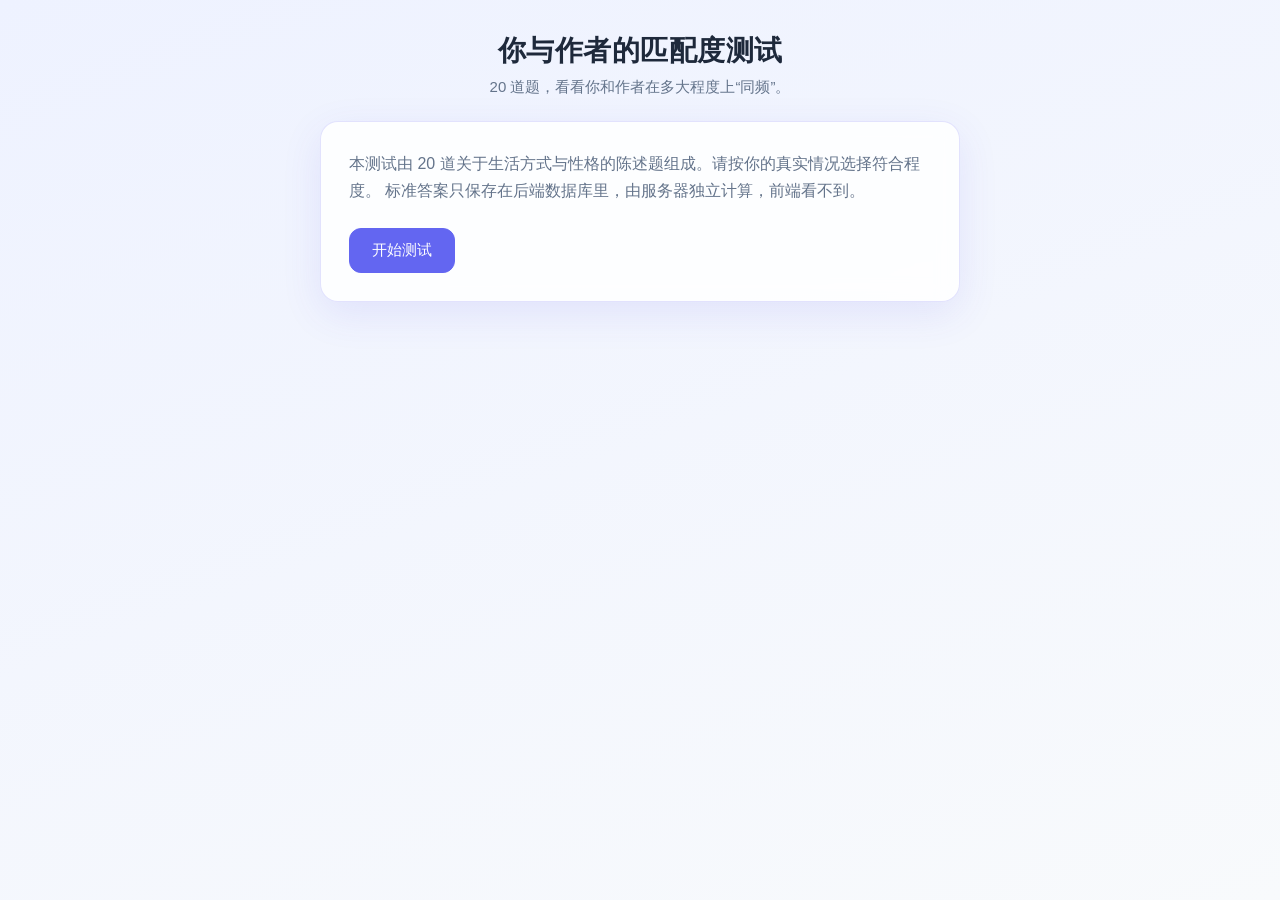
==== index.html @ 57872583 "第一次提交" ====
<!DOCTYPE html>
<html lang="zh-CN">
<head>
  <meta charset="UTF-8" />
  <meta name="viewport" content="width=device-width, initial-scale=1.0" />
  <title>你与作者的匹配度测试</title>
  <link rel="stylesheet" href="./styles.css" />
</head>
<body>
  <div class="app">
    <header class="app-header">
      <h1 class="app-title">你与作者的匹配度测试</h1>
      <p class="app-sub">20 道题，看看你和作者在多大程度上“同频”。</p>
    </header>

    <!-- 开始页 -->
    <section id="start-screen" class="screen card">
      <p class="lead">
        本测试由 20 道关于生活方式与性格的陈述题组成。请按你的真实情况选择符合程度。
        标准答案只保存在后端数据库里，由服务器独立计算，前端看不到。
      </p>
      <button id="start-btn" class="btn btn-primary" type="button">开始测试</button>
    </section>

    <!-- 答题页 -->
    <section id="quiz-screen" class="screen card hidden">
      <div class="progress">
        <div class="progress-track"><div id="progress-fill" class="progress-fill"></div></div>
        <div id="progress-text" class="progress-text">1 / 20</div>
      </div>

      <div class="q-head"><span id="q-type" class="q-type"></span></div>
      <h2 id="question-text" class="question"></h2>

      <div id="options" class="options"></div>

      <div class="quiz-footer">
        <button id="prev-btn" class="btn" type="button">上一题</button>
        <button id="next-btn" class="btn btn-primary" type="button">下一题</button>
      </div>
    </section>

    <!-- 结果页 -->
    <section id="result-screen" class="screen card hidden">
      <p class="result-label">你与作者的匹配度</p>
      <div class="score-circle">
        <span id="match-percent">0</span><i>%</i>
      </div>
      <p id="level-text" class="level"></p>
      <p id="raw-score" class="raw"></p>

      <div class="breakdown">
        <div class="breakdown-col">
          <h3>最一致的 3 题</h3>
          <ul id="top-matches" class="bd-list"></ul>
        </div>
        <div class="breakdown-col">
          <h3>差异最大的 3 题</h3>
          <ul id="top-differences" class="bd-list"></ul>
        </div>
      </div>

      <button id="restart-btn" class="btn btn-primary" type="button">重新测试</button>
    </section>

    <!-- 错误提示 -->
    <p id="error-toast" class="error-toast hidden"></p>
  </div>

  <script src="./script.js"></script>
</body>
</html>
---- styles.css ----
:root {
  --bg-1: #eef2ff;
  --bg-2: #f8fafc;
  --accent: #6366f1;
  --accent-dark: #4f46e5;
  --text: #1e293b;
  --text-soft: #64748b;
  --card-bg: rgba(255, 255, 255, 0.85);
  --border: rgba(99, 102, 241, 0.18);
  --good: #22c55e;
  --bad: #ef4444;
  --radius: 18px;
}

* { box-sizing: border-box; margin: 0; padding: 0; }

body {
  font-family: -apple-system, BlinkMacSystemFont, "Segoe UI", "PingFang SC",
    "Hiragino Sans GB", "Microsoft YaHei", sans-serif;
  color: var(--text);
  background: linear-gradient(160deg, var(--bg-1), var(--bg-2));
  min-height: 100vh;
  display: flex;
  justify-content: center;
  padding: 32px 16px;
}

.app { width: 100%; max-width: 640px; }

.app-header { text-align: center; margin-bottom: 24px; }
.app-title { font-size: 28px; font-weight: 700; letter-spacing: 0.5px; }
.app-sub { color: var(--text-soft); margin-top: 8px; font-size: 15px; }

.card {
  background: var(--card-bg);
  backdrop-filter: blur(10px);
  border: 1px solid var(--border);
  border-radius: var(--radius);
  padding: 28px;
  box-shadow: 0 12px 40px rgba(79, 70, 229, 0.10);
}

.screen { animation: fade 0.35s ease; }
.hidden { display: none !important; }
@keyframes fade {
  from { opacity: 0; transform: translateY(8px); }
  to { opacity: 1; transform: none; }
}

.lead { line-height: 1.7; color: var(--text-soft); margin-bottom: 24px; }

.btn {
  appearance: none;
  border: 1px solid var(--border);
  background: #fff;
  color: var(--text);
  padding: 12px 22px;
  border-radius: 12px;
  font-size: 15px;
  cursor: pointer;
  transition: all 0.2s ease;
}
.btn:hover:not(:disabled) { border-color: var(--accent); }
.btn:disabled { opacity: 0.45; cursor: not-allowed; }
.btn-primary { background: var(--accent); color: #fff; border-color: var(--accent); }
.btn-primary:hover:not(:disabled) { background: var(--accent-dark); }

/* 进度条 */
.progress { display: flex; align-items: center; gap: 12px; margin-bottom: 22px; }
.progress-track {
  flex: 1; height: 8px; background: #e2e8f0;
  border-radius: 99px; overflow: hidden;
}
.progress-fill {
  height: 100%; width: 0;
  background: linear-gradient(90deg, var(--accent), #a855f7);
  border-radius: 99px; transition: width 0.3s ease;
}
.progress-text { font-size: 13px; color: var(--text-soft); white-space: nowrap; }

.q-head { margin-bottom: 8px; }
.q-type {
  display: inline-block;
  font-size: 12px;
  font-weight: 600;
  padding: 3px 12px;
  border-radius: 99px;
}
.q-type.single { color: #4f46e5; background: rgba(99, 102, 241, 0.12); }
.q-type.multiple { color: #0d9488; background: rgba(13, 148, 136, 0.12); }

.question { font-size: 20px; line-height: 1.6; margin-bottom: 22px; min-height: 64px; }

.options { display: flex; flex-direction: column; gap: 10px; }
.option {
  text-align: left;
  padding: 14px 16px;
  border-radius: 12px;
  border: 1px solid var(--border);
  background: #fff;
  cursor: pointer;
  font-size: 15px;
  transition: all 0.18s ease;
  display: flex; align-items: center; gap: 12px;
}
.option:hover { border-color: var(--accent); }
.option.selected {
  border-color: var(--accent);
  background: rgba(99, 102, 241, 0.10);
  font-weight: 600;
}
.option .dot {
  width: 22px; height: 22px; border-radius: 50%;
  border: 2px solid var(--accent);
  display: grid; place-items: center;
  font-size: 12px; color: var(--accent); flex: none;
}

.quiz-footer { display: flex; justify-content: space-between; margin-top: 24px; }

/* 结果页 */
.result-label { text-align: center; color: var(--text-soft); }
.score-circle {
  width: 160px; height: 160px; margin: 16px auto;
  border-radius: 50%;
  display: grid; place-items: center;
  background: conic-gradient(var(--accent) var(--p, 0%), #e2e8f0 0);
  position: relative;
}
.score-circle::before {
  content: ""; position: absolute; inset: 12px;
  background: #fff; border-radius: 50%;
}
.score-circle span {
  position: relative; font-size: 46px; font-weight: 800; color: var(--accent);
}
.score-circle i {
  position: relative; font-style: normal; font-size: 20px;
  color: var(--text-soft); margin-left: 2px;
}
.level { text-align: center; font-size: 20px; font-weight: 700; margin-top: 4px; }
.raw { text-align: center; color: var(--text-soft); margin-top: 6px; font-size: 14px; }

.breakdown { display: grid; grid-template-columns: 1fr 1fr; gap: 18px; margin: 26px 0; }
.breakdown-col h3 { font-size: 15px; margin-bottom: 10px; color: var(--text); }
.bd-list { list-style: none; display: flex; flex-direction: column; gap: 10px; }
.bd-list li {
  background: #f8fafc; border: 1px solid var(--border);
  border-radius: 10px; padding: 10px 12px; font-size: 13.5px; line-height: 1.5;
}
.bd-list .q { color: var(--text); margin-bottom: 4px; }
.bd-list .meta { color: var(--text-soft); font-size: 12.5px; }
.bd-list .meta b { color: var(--text); }

.error-toast {
  margin: 18px auto 0; max-width: 640px; text-align: center;
  background: #fef2f2; color: #b91c1c; border: 1px solid #fecaca;
  padding: 12px 16px; border-radius: 12px; font-size: 14px;
}

@media (max-width: 520px) {
  .breakdown { grid-template-columns: 1fr; }
  .card { padding: 22px; }
  .app-title { font-size: 24px; }
}
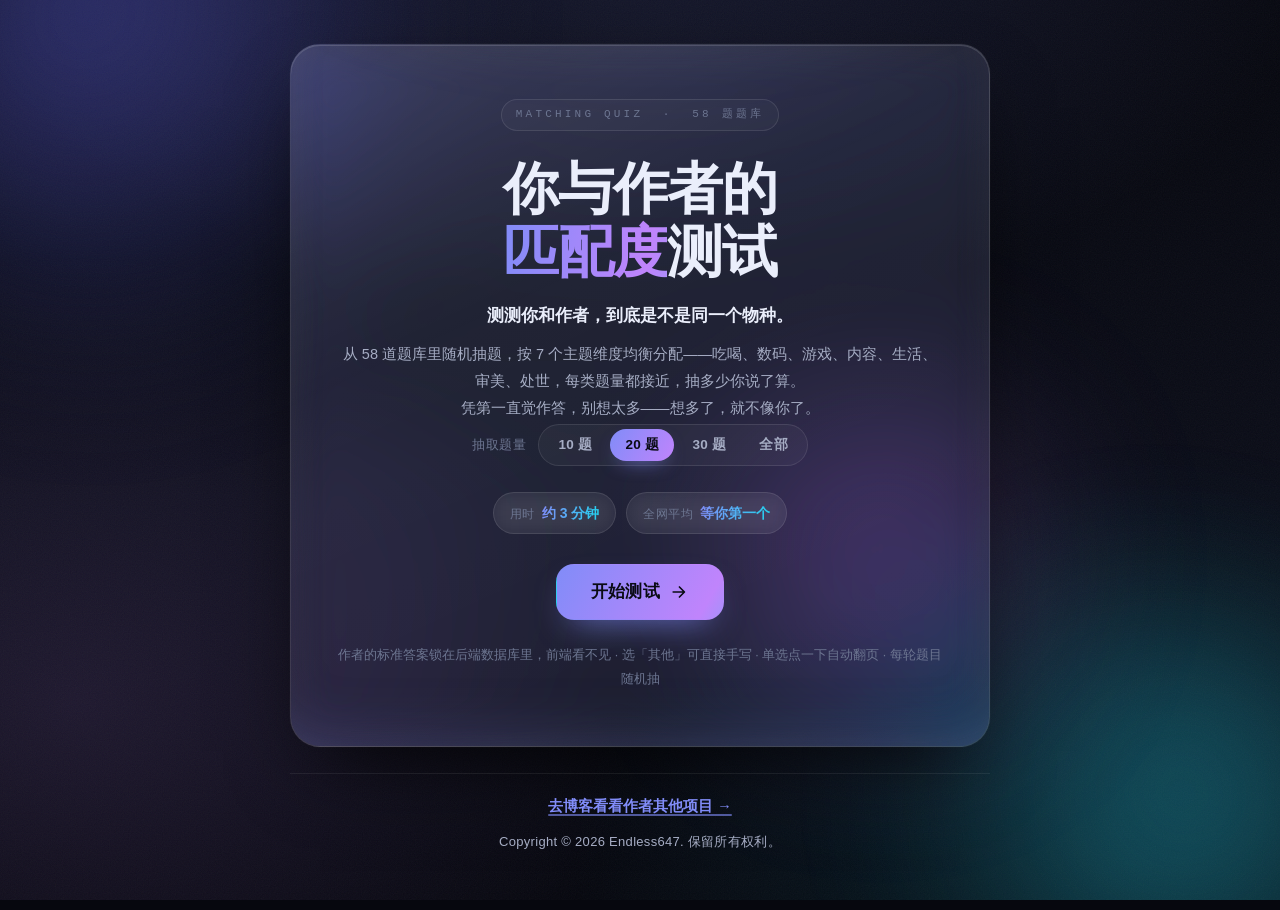
==== commit 0b7bcfbb: "feat: 题库扩至 58 题，支持按主题维度随机抽题与自选题量 - 新增情景题 38-58；结果页加入「处世之道」维度（多维雷达） - 开始页可选抽题量（10/20/30/全部），按 7 个维度轮转" ====
--- a/index.html
+++ b/index.html
@@ -2,36 +2,74 @@
 <html lang="zh-CN">
 <head>
   <meta charset="UTF-8" />
-  <meta name="viewport" content="width=device-width, initial-scale=1.0" />
+  <meta name="viewport" content="width=device-width, initial-scale=1.0, viewport-fit=cover" />
+  <meta name="theme-color" content="#06070e" />
+  <meta name="description" content="58 道题，测测你和作者到底是不是一路人。" />
   <title>你与作者的匹配度测试</title>
   <link rel="stylesheet" href="./styles.css" />
 </head>
 <body>
-  <div class="app">
-    <header class="app-header">
-      <h1 class="app-title">你与作者的匹配度测试</h1>
-      <p class="app-sub">20 道题，看看你和作者在多大程度上“同频”。</p>
-    </header>
+  <!-- 背景：极光光晕 + 噪点 -->
+  <div class="bg" aria-hidden="true">
+    <span class="orb orb-a"></span>
+    <span class="orb orb-b"></span>
+    <span class="orb orb-c"></span>
+    <span class="noise"></span>
+  </div>
 
-    <!-- 开始页 -->
-    <section id="start-screen" class="screen card">
-      <p class="lead">
-        本测试由 20 道关于生活方式与性格的陈述题组成。请按你的真实情况选择符合程度。
-        标准答案只保存在后端数据库里，由服务器独立计算，前端看不到。
+  <main class="app">
+
+    <!-- ============ 开始页 ============ -->
+    <section id="start-screen" class="screen glass hero">
+      <span class="eyebrow">MATCHING QUIZ&nbsp;&nbsp;·&nbsp;&nbsp;58 题题库</span>
+
+      <h1 class="hero-title">
+        <span class="line">你与作者的</span>
+        <span class="line"><em>匹配度</em>测试</span>
+      </h1>
+
+      <p class="hero-tag">测测你和作者，到底是不是同一个物种。</p>
+      <p class="hero-lead">
+        从 58 道题库里随机抽题，按 7 个主题维度均衡分配——吃喝、数码、游戏、内容、生活、审美、处世，每类题量都接近，抽多少你说了算。<br />
+        凭第一直觉作答，别想太多——想多了，就不像你了。
       </p>
-      <button id="start-btn" class="btn btn-primary" type="button">开始测试</button>
+
+      <div class="mode-row">
+        <span class="mode-label">抽取题量</span>
+        <div class="segmented" id="mode-select" role="group" aria-label="抽取题量"></div>
+      </div>
+
+      <div id="start-stats" class="chip-row">
+        <span class="chip"><i>用时</i><b>约 3 分钟</b></span>
+        <span class="chip"><i>全网平均</i><b>等你第一个</b></span>
+      </div>
+
+      <button id="start-btn" class="btn btn-primary btn-lg" type="button">
+        <span>开始测试</span>
+        <svg class="ico" viewBox="0 0 24 24" fill="none" aria-hidden="true">
+          <path d="M5 12h13M12.5 6l6 6-6 6" stroke="currentColor" stroke-width="2"
+                stroke-linecap="round" stroke-linejoin="round" />
+        </svg>
+      </button>
+
+      <p class="hero-note">
+        作者的标准答案锁在后端数据库里，前端看不见&nbsp;·&nbsp;选「其他」可直接手写&nbsp;·&nbsp;单选点一下自动翻页&nbsp;·&nbsp;每轮题目随机抽
+      </p>
     </section>
 
-    <!-- 答题页 -->
-    <section id="quiz-screen" class="screen card hidden">
+    <!-- ============ 答题页 ============ -->
+    <section id="quiz-screen" class="screen glass quiz hidden">
+      <div class="quiz-top">
+        <span class="brand">匹配度测试</span>
+        <span id="q-type" class="q-type"></span>
+      </div>
+
       <div class="progress">
         <div class="progress-track"><div id="progress-fill" class="progress-fill"></div></div>
-        <div id="progress-text" class="progress-text">1 / 20</div>
+        <span id="progress-text" class="progress-text">1 / 20</span>
       </div>
 
-      <div class="q-head"><span id="q-type" class="q-type"></span></div>
       <h2 id="question-text" class="question"></h2>
-
       <div id="options" class="options"></div>
 
       <div class="quiz-footer">
@@ -40,33 +78,119 @@
       </div>
     </section>
 
-    <!-- 结果页 -->
-    <section id="result-screen" class="screen card hidden">
-      <p class="result-label">你与作者的匹配度</p>
-      <div class="score-circle">
-        <span id="match-percent">0</span><i>%</i>
+    <!-- ============ 结果页 ============ -->
+    <section id="result-screen" class="screen glass result hidden">
+      <p class="result-label">你的匹配度</p>
+
+      <div class="ring-wrap">
+        <svg class="ring" viewBox="0 0 120 120" aria-hidden="true">
+          <circle class="ring-bg" cx="60" cy="60" r="52"></circle>
+          <circle class="ring-fg" id="ring-fg" cx="60" cy="60" r="52"></circle>
+        </svg>
+        <div class="ring-center"><span id="match-percent">0</span><i>%</i></div>
       </div>
-      <p id="level-text" class="level"></p>
+
+      <h2 id="tier-title" class="tier-title"></h2>
+      <p id="tier-desc" class="tier-desc"></p>
       <p id="raw-score" class="raw"></p>
 
-      <div class="breakdown">
-        <div class="breakdown-col">
-          <h3>最一致的 3 题</h3>
-          <ul id="top-matches" class="bd-list"></ul>
+      <div id="punish-notice" class="notice hidden"></div>
+      <button id="unlock-btn" class="btn unlock-btn hidden" type="button">我偏要看真实结果 😤</button>
+
+      <!-- ===== 分析区（惩罚模式下整体隐藏）===== -->
+      <div id="analysis" class="analysis">
+
+        <div class="tiles">
+          <div class="tile"><span class="tile-k">匹配度</span><b class="tile-v" id="sum-percent">--</b></div>
+          <div class="tile"><span class="tile-k">等级称号</span><b class="tile-v" id="sum-tier">--</b></div>
+          <div class="tile"><span class="tile-k">最强同频</span><b class="tile-v" id="sum-best">--</b></div>
+          <div class="tile"><span class="tile-k">最离谱分歧</span><b class="tile-v" id="sum-worst">--</b></div>
         </div>
-        <div class="breakdown-col">
-          <h3>差异最大的 3 题</h3>
-          <ul id="top-differences" class="bd-list"></ul>
+
+        <div id="avg-box" class="hidden">
+          <h3 class="sec-title">全网平均分对比</h3>
+          <div class="panel avg-inner">
+            <div class="avg-head">
+              <span class="avg-title">🏆 你 vs 全网平均</span>
+              <span class="avg-count" id="avg-count">--</span>
+            </div>
+            <div class="avg-rows">
+              <div class="avg-row">
+                <span class="avg-label">你</span>
+                <div class="avg-bar"><div class="avg-fill you" id="avg-you-fill"></div></div>
+                <span class="avg-val" id="avg-you-val">--</span>
+              </div>
+              <div class="avg-row">
+                <span class="avg-label">平均</span>
+                <div class="avg-bar"><div class="avg-fill mean" id="avg-mean-fill"></div></div>
+                <span class="avg-val" id="avg-mean-val">--</span>
+              </div>
+            </div>
+            <div class="avg-foot">
+              <span class="avg-delta" id="avg-delta">--</span>
+              <span class="avg-beat" id="avg-beat">--</span>
+            </div>
+            <p class="avg-note" id="avg-note"></p>
+          </div>
+        </div>
+
+        <h3 class="sec-title">六维同频雷达</h3>
+        <div class="panel radar-box">
+          <svg id="radar" viewBox="0 0 320 300" role="img" aria-label="六维同频雷达图"></svg>
+        </div>
+        <p id="radar-summary" class="note"></p>
+
+        <h3 class="sec-title">各维度同频度</h3>
+        <div id="dim-list" class="dim-list"></div>
+
+        <h3 class="sec-title">专属深度报告</h3>
+        <div class="panel report-box">
+          <div class="report-sec">
+            <span class="token">你们的共同点</span>
+            <div id="rep-common" class="report-text"></div>
+          </div>
+          <div class="report-sec">
+            <span class="token warn">最离谱的分歧</span>
+            <div id="rep-diff" class="report-text"></div>
+          </div>
+          <div class="report-sec">
+            <span class="token ok">终极结论</span>
+            <div id="rep-final" class="report-text"></div>
+          </div>
+        </div>
+
+        <div class="breakdown">
+          <div class="breakdown-col">
+            <h3>最一致的 3 题</h3>
+            <ul id="top-matches" class="bd-list"></ul>
+          </div>
+          <div class="breakdown-col">
+            <h3>分歧最大的 3 题</h3>
+            <ul id="top-differences" class="bd-list"></ul>
+          </div>
         </div>
       </div>
 
-      <button id="restart-btn" class="btn btn-primary" type="button">重新测试</button>
+      <div class="actions">
+        <button id="download-btn" class="btn" type="button">保存结果长图</button>
+        <button id="copy-btn" class="btn" type="button">复制结果文案</button>
+        <button id="restart-btn" class="btn btn-primary" type="button">重新测试</button>
+      </div>
+
+      <p class="poster-footer">你与作者的匹配度测试 · matching-quiz.pages.dev</p>
     </section>
 
-    <!-- 错误提示 -->
-    <p id="error-toast" class="error-toast hidden"></p>
-  </div>
+    <!-- ============ 站点页脚 ============ -->
+    <footer class="site-footer">
+      <a class="footer-blog" href="https://wjhtkjwz.eu.org" target="_blank" rel="noopener">去博客看看作者其他项目 →</a>
+      <div class="footer-copy">Copyright © 2026 Endless647. 保留所有权利。</div>
+    </footer>
 
+  </main>
+
+  <p id="error-toast" class="toast hidden"></p>
+
+  <script src="./vendor/html2canvas.min.js"></script>
   <script src="./script.js"></script>
 </body>
 </html>
--- a/styles.css
+++ b/styles.css
@@ -1,165 +1,969 @@
+/* ============================================================
+   你与作者的匹配度测试 · 极简玻璃拟态（Minimal Glassmorphism）
+   —— 深空极光底 · 毛玻璃面板 · 克制留白 · 顺滑动效
+   全部资源本地化，无任何外部 CDN。
+   ============================================================ */
+
+/* ---------- 1. 设计令牌 ---------- */
 :root {
-  --bg-1: #eef2ff;
-  --bg-2: #f8fafc;
-  --accent: #6366f1;
-  --accent-dark: #4f46e5;
-  --text: #1e293b;
-  --text-soft: #64748b;
-  --card-bg: rgba(255, 255, 255, 0.85);
-  --border: rgba(99, 102, 241, 0.18);
-  --good: #22c55e;
-  --bad: #ef4444;
-  --radius: 18px;
-}
-
+  /* 底色 */
+  --bg: #06070e;
+  --bg-2: #0b0d18;
+
+  /* 玻璃 */
+  --glass: rgba(255, 255, 255, 0.055);
+  --glass-2: rgba(255, 255, 255, 0.035);
+  --glass-3: rgba(255, 255, 255, 0.028);
+  --brd: rgba(255, 255, 255, 0.10);
+  --brd-hi: rgba(255, 255, 255, 0.20);
+  --blur: 22px;
+
+  /* 文字 */
+  --text: #eaeefb;
+  --text-2: #a6adc4;
+  --text-3: #6d7691;
+
+  /* 强调色 */
+  --a1: #818cf8;   /* 靛 */
+  --a2: #c084fc;   /* 紫 */
+  --a3: #22d3ee;   /* 青 */
+  --ok: #4ade80;
+  --bad: #fb7185;
+
+  /* 形状 */
+  --r-xl: 30px;
+  --r-lg: 22px;
+  --r-md: 15px;
+  --r-sm: 11px;
+
+  /* 动效曲线 */
+  --ease: cubic-bezier(0.22, 1, 0.36, 1);
+  --ease-soft: cubic-bezier(0.4, 0, 0.2, 1);
+  --snap: cubic-bezier(0.34, 1.56, 0.64, 1);
+}
+
+/* ---------- 2. 基础 ---------- */
 * { box-sizing: border-box; margin: 0; padding: 0; }
+
+html { -webkit-text-size-adjust: 100%; }
 
 body {
   font-family: -apple-system, BlinkMacSystemFont, "Segoe UI", "PingFang SC",
-    "Hiragino Sans GB", "Microsoft YaHei", sans-serif;
+    "Hiragino Sans GB", "Microsoft YaHei", "Noto Sans SC", sans-serif;
   color: var(--text);
-  background: linear-gradient(160deg, var(--bg-1), var(--bg-2));
+  background: var(--bg);
   min-height: 100vh;
   display: flex;
   justify-content: center;
-  padding: 32px 16px;
-}
-
-.app { width: 100%; max-width: 640px; }
-
-.app-header { text-align: center; margin-bottom: 24px; }
-.app-title { font-size: 28px; font-weight: 700; letter-spacing: 0.5px; }
-.app-sub { color: var(--text-soft); margin-top: 8px; font-size: 15px; }
-
-.card {
-  background: var(--card-bg);
+  align-items: flex-start;
+  padding: 44px 18px 56px;
+  padding-left: max(18px, env(safe-area-inset-left));
+  padding-right: max(18px, env(safe-area-inset-right));
+  overflow-x: hidden;
+  -webkit-font-smoothing: antialiased;
+  line-height: 1.6;
+}
+
+::selection { background: rgba(129, 140, 248, 0.35); }
+
+.hidden { display: none !important; }
+
+/* ---------- 3. 背景：极光光晕 + 噪点 ---------- */
+.bg { position: fixed; inset: 0; z-index: -1; overflow: hidden; background: var(--bg); }
+
+.bg::before {
+  content: "";
+  position: absolute; inset: 0;
+  background:
+    radial-gradient(1200px 700px at 50% -12%, rgba(129, 140, 248, 0.16), transparent 60%),
+    radial-gradient(900px 620px at 88% 96%, rgba(34, 211, 238, 0.10), transparent 62%),
+    radial-gradient(880px 700px at 6% 78%, rgba(192, 132, 252, 0.12), transparent 64%),
+    linear-gradient(180deg, var(--bg) 0%, var(--bg-2) 55%, var(--bg) 100%);
+}
+
+.orb {
+  position: absolute;
+  display: block;
+  border-radius: 50%;
+  filter: blur(90px);
+  opacity: 0.5;
+  will-change: transform;
+}
+.orb-a {
+  width: 46vmax; height: 46vmax; top: -16vmax; left: -10vmax;
+  background: radial-gradient(circle at 35% 35%, #6366f1, transparent 68%);
+  animation: drift-a 34s var(--ease-soft) infinite alternate;
+}
+.orb-b {
+  width: 38vmax; height: 38vmax; bottom: -14vmax; right: -8vmax;
+  background: radial-gradient(circle at 60% 40%, #22d3ee, transparent 68%);
+  opacity: 0.4;
+  animation: drift-b 42s var(--ease-soft) infinite alternate;
+}
+.orb-c {
+  width: 34vmax; height: 34vmax; top: 38%; left: 52%;
+  background: radial-gradient(circle at 50% 50%, #c084fc, transparent 68%);
+  opacity: 0.34;
+  animation: drift-c 50s var(--ease-soft) infinite alternate;
+}
+@keyframes drift-a {
+  from { transform: translate3d(0, 0, 0) scale(1); }
+  to   { transform: translate3d(9vmax, 7vmax, 0) scale(1.18); }
+}
+@keyframes drift-b {
+  from { transform: translate3d(0, 0, 0) scale(1.1); }
+  to   { transform: translate3d(-10vmax, -6vmax, 0) scale(0.92); }
+}
+@keyframes drift-c {
+  from { transform: translate3d(-4vmax, 0, 0) scale(0.95); }
+  to   { transform: translate3d(6vmax, -9vmax, 0) scale(1.22); }
+}
+
+/* 细噪点，提升质感（内联 data URI，不请求外部资源） */
+.noise {
+  position: absolute; inset: -50%;
+  pointer-events: none;
+  opacity: 0.045;
+  background-image: url("data:image/svg+xml,%3Csvg xmlns='http://www.w3.org/2000/svg' width='200' height='200'%3E%3Cfilter id='n'%3E%3CfeTurbulence type='fractalNoise' baseFrequency='0.85' numOctaves='3' stitchTiles='stitch'/%3E%3C/filter%3E%3Crect width='200' height='200' filter='url(%23n)'/%3E%3C/svg%3E");
+}
+
+/* ---------- 4. 布局与玻璃面板 ---------- */
+.app { width: 100%; max-width: 700px; position: relative; }
+
+.glass {
+  position: relative;
+  /* 多层叠加：对角微光 + 半透明玻璃底，更通透有层次 */
+  background:
+    linear-gradient(155deg, rgba(255, 255, 255, 0.12) 0%, rgba(255, 255, 255, 0.035) 36%, rgba(255, 255, 255, 0.012) 100%),
+    var(--glass);
+  border: 1px solid var(--brd);
+  border-radius: var(--r-xl);
+  backdrop-filter: blur(var(--blur)) saturate(185%);
+  -webkit-backdrop-filter: blur(var(--blur)) saturate(185%);
+  box-shadow:
+    0 34px 80px -30px rgba(0, 0, 0, 0.92),
+    inset 0 1px 0 rgba(255, 255, 255, 0.14),
+    inset 0 -36px 70px -46px rgba(129, 140, 248, 0.34),
+    0 0 0 1px rgba(255, 255, 255, 0.02);
+  overflow: hidden;
+}
+/* 顶部高光，强化玻璃质感 */
+.glass::before {
+  content: "";
+  position: absolute;
+  inset: 0;
+  border-radius: inherit;
+  background: linear-gradient(180deg, rgba(255, 255, 255, 0.14), transparent 28%);
+  pointer-events: none;
+}
+
+/* 屏幕入场：淡入 + 上浮 + 轻微聚焦 */
+.screen { animation: screen-in 0.62s var(--ease) both; }
+@keyframes screen-in {
+  from { opacity: 0; transform: translateY(20px) scale(0.985); filter: blur(6px); }
+  to   { opacity: 1; transform: none; filter: blur(0); }
+}
+
+/* 通用入场动效 */
+@keyframes rise {
+  from { opacity: 0; transform: translateY(14px); }
+  to   { opacity: 1; transform: none; }
+}
+@keyframes pop {
+  0%   { opacity: 0; transform: scale(0.86); }
+  100% { opacity: 1; transform: scale(1); }
+}
+
+/* ---------- 5. 按钮 ---------- */
+.btn {
+  position: relative;
+  overflow: hidden;
+  appearance: none;
+  display: inline-flex;
+  align-items: center;
+  justify-content: center;
+  gap: 9px;
+  border: 1px solid var(--brd);
+  background: var(--glass-2);
+  backdrop-filter: blur(12px);
+  -webkit-backdrop-filter: blur(12px);
+  color: var(--text);
+  font-family: inherit;
+  font-size: 15px;
+  font-weight: 600;
+  letter-spacing: 0.2px;
+  padding: 12px 22px;
+  border-radius: var(--r-md);
+  cursor: pointer;
+  transition:
+    transform 0.28s var(--ease),
+    border-color 0.28s var(--ease-soft),
+    background 0.28s var(--ease-soft),
+    box-shadow 0.32s var(--ease-soft),
+    opacity 0.2s linear;
+}
+.btn:hover:not(:disabled) {
+  transform: translateY(-2px);
+  border-color: var(--brd-hi);
+  background: rgba(255, 255, 255, 0.07);
+  box-shadow: 0 14px 30px -14px rgba(0, 0, 0, 0.9);
+}
+.btn:active:not(:disabled) { transform: translateY(0) scale(0.985); transition-duration: 0.08s; }
+.btn:focus-visible { outline: 2px solid var(--a1); outline-offset: 3px; }
+.btn:disabled { opacity: 0.4; cursor: not-allowed; }
+
+/* 主按钮：渐变 + 悬停扫光 + 呼吸光晕 */
+.btn-primary {
+  border-color: transparent;
+  color: #0a0b14;
+  background: linear-gradient(120deg, var(--a1), var(--a2) 52%, var(--a3));
+  background-size: 180% 100%;
+  box-shadow: 0 14px 34px -16px rgba(129, 140, 248, 0.9);
+  animation: hue-slide 9s var(--ease-soft) infinite alternate;
+}
+@keyframes hue-slide {
+  from { background-position: 0% 50%; }
+  to   { background-position: 100% 50%; }
+}
+.btn-primary::after {
+  content: "";
+  position: absolute; top: 0; left: -120%;
+  width: 60%; height: 100%;
+  background: linear-gradient(100deg, transparent, rgba(255, 255, 255, 0.65), transparent);
+  transform: skewX(-18deg);
+  transition: left 0.7s var(--ease-soft);
+}
+.btn-primary:hover:not(:disabled)::after { left: 130%; }
+.btn-primary:hover:not(:disabled) {
+  border-color: transparent;
+  background-color: transparent;
+  box-shadow: 0 20px 44px -16px rgba(129, 140, 248, 1);
+}
+
+.btn-lg { padding: 16px 34px; font-size: 16.5px; border-radius: 18px; }
+.btn .ico { width: 20px; height: 20px; transition: transform 0.32s var(--ease); }
+.btn-lg:hover .ico { transform: translateX(4px); }
+
+/* ---------- 6. 开始页 ---------- */
+.hero {
+  padding: clamp(30px, 6vw, 54px) clamp(24px, 5vw, 46px);
+  text-align: center;
+  overflow: hidden;
+}
+.hero::before {
+  content: "";
+  position: absolute; inset: -40% -10% auto;
+  height: 320px;
+  background: radial-gradient(closest-side, rgba(129, 140, 248, 0.22), transparent);
+  filter: blur(24px);
+  animation: hue-breathe 8s var(--ease-soft) infinite alternate;
+}
+@keyframes hue-breathe {
+  from { opacity: 0.55; transform: scale(0.95); }
+  to   { opacity: 1;    transform: scale(1.08); }
+}
+
+.eyebrow {
+  position: relative;
+  display: inline-block;
+  font-family: ui-monospace, SFMono-Regular, Consolas, "Courier New", monospace;
+  font-size: 11px;
+  letter-spacing: 3.2px;
+  color: var(--text-3);
+  padding: 6px 14px;
+  border: 1px solid var(--brd);
+  border-radius: 99px;
+  background: var(--glass-3);
+  animation: rise 0.6s var(--ease) 0.05s both;
+}
+
+.hero-title {
+  position: relative;
+  margin: 26px 0 0;
+  font-size: clamp(34px, 7.6vw, 56px);
+  line-height: 1.14;
+  font-weight: 800;
+  letter-spacing: -1.2px;
+}
+.hero-title .line { display: block; animation: rise 0.7s var(--ease) both; }
+.hero-title .line:nth-child(1) { animation-delay: 0.12s; }
+.hero-title .line:nth-child(2) { animation-delay: 0.22s; }
+.hero-title em {
+  font-style: normal;
+  background: linear-gradient(100deg, var(--a1), var(--a2) 45%, var(--a3));
+  background-size: 200% 100%;
+  -webkit-background-clip: text;
+  background-clip: text;
+  -webkit-text-fill-color: transparent;
+  animation: hue-slide 7s var(--ease-soft) infinite alternate;
+}
+
+.hero-tag {
+  position: relative;
+  margin-top: 18px;
+  font-size: clamp(15px, 2.4vw, 17px);
+  font-weight: 600;
+  color: var(--text);
+  animation: rise 0.7s var(--ease) 0.3s both;
+}
+.hero-lead {
+  position: relative;
+  margin-top: 12px;
+  font-size: 14.5px;
+  line-height: 1.85;
+  color: var(--text-2);
+  animation: rise 0.7s var(--ease) 0.38s both;
+}
+
+/* 玻璃信息芯片 */
+.chip-row {
+  position: relative;
+  display: flex;
+  flex-wrap: wrap;
+  justify-content: center;
+  gap: 10px;
+  margin: 26px 0 30px;
+}
+.chip {
+  display: inline-flex;
+  align-items: baseline;
+  gap: 7px;
+  padding: 9px 16px;
+  border-radius: 99px;
+  border: 1px solid var(--brd);
+  background: var(--glass-2);
   backdrop-filter: blur(10px);
-  border: 1px solid var(--border);
-  border-radius: var(--radius);
-  padding: 28px;
-  box-shadow: 0 12px 40px rgba(79, 70, 229, 0.10);
-}
-
-.screen { animation: fade 0.35s ease; }
-.hidden { display: none !important; }
-@keyframes fade {
-  from { opacity: 0; transform: translateY(8px); }
-  to { opacity: 1; transform: none; }
-}
-
-.lead { line-height: 1.7; color: var(--text-soft); margin-bottom: 24px; }
-
-.btn {
+  -webkit-backdrop-filter: blur(10px);
+  animation: rise 0.55s var(--ease) both;
+}
+.chip:nth-child(1) { animation-delay: 0.46s; }
+.chip:nth-child(2) { animation-delay: 0.54s; }
+.chip:nth-child(3) { animation-delay: 0.62s; }
+.chip i { font-style: normal; font-size: 11.5px; color: var(--text-3); letter-spacing: 0.4px; }
+.chip b {
+  font-size: 14px;
+  font-weight: 700;
+  background: linear-gradient(100deg, var(--a1), var(--a3));
+  -webkit-background-clip: text; background-clip: text;
+  -webkit-text-fill-color: transparent;
+}
+
+/* 抽题量档位选择器 */
+.mode-row {
+  position: relative;
+  display: flex;
+  flex-wrap: wrap;
+  align-items: center;
+  justify-content: center;
+  gap: 12px;
+  margin: 2px 0 14px;
+  animation: rise 0.6s var(--ease) 0.44s both;
+}
+.mode-label {
+  font-size: 12.5px;
+  letter-spacing: 0.6px;
+  color: var(--text-3);
+}
+.segmented {
+  display: inline-flex;
+  padding: 4px;
+  gap: 3px;
+  border-radius: 99px;
+  border: 1px solid var(--brd);
+  background: var(--glass-2);
+  backdrop-filter: blur(10px);
+  -webkit-backdrop-filter: blur(10px);
+}
+.seg {
   appearance: none;
-  border: 1px solid var(--border);
-  background: #fff;
+  border: 0;
+  background: transparent;
+  color: var(--text-2);
+  font-family: inherit;
+  font-size: 13.5px;
+  font-weight: 700;
+  letter-spacing: 0.3px;
+  padding: 7px 15px;
+  border-radius: 99px;
+  cursor: pointer;
+  transition:
+    color 0.24s var(--ease-soft),
+    background 0.24s var(--ease-soft),
+    box-shadow 0.28s var(--ease-soft);
+}
+.seg:hover { color: var(--text); }
+.seg.is-active {
+  color: #0a0b14;
+  background: linear-gradient(120deg, var(--a1), var(--a2));
+  box-shadow: 0 8px 20px -10px rgba(129, 140, 248, 0.9);
+}
+.seg:focus-visible { outline: 2px solid var(--a1); outline-offset: 2px; }
+
+.hero .btn-lg { position: relative; animation: rise 0.6s var(--ease) 0.7s both; }
+.hero-note {
+  position: relative;
+  margin-top: 24px;
+  font-size: 12.5px;
+  line-height: 1.9;
+  color: var(--text-3);
+  animation: rise 0.6s var(--ease) 0.8s both;
+}
+
+/* ---------- 7. 答题页 ---------- */
+.quiz { padding: clamp(24px, 5vw, 40px); }
+
+.quiz-top {
+  display: flex;
+  align-items: center;
+  justify-content: space-between;
+  gap: 12px;
+  margin-bottom: 18px;
+}
+.brand {
+  font-family: ui-monospace, SFMono-Regular, Consolas, monospace;
+  font-size: 11px;
+  letter-spacing: 2.6px;
+  color: var(--text-3);
+  text-transform: uppercase;
+}
+.q-type {
+  font-size: 11.5px;
+  font-weight: 700;
+  letter-spacing: 0.6px;
+  padding: 5px 12px;
+  border-radius: 99px;
+  border: 1px solid var(--brd);
+  background: var(--glass-2);
+  color: var(--text-2);
+}
+.q-type.single { color: #a5b4fc; border-color: rgba(129, 140, 248, 0.42); }
+.q-type.multiple { color: #f0abfc; border-color: rgba(192, 132, 252, 0.42); }
+
+.progress { display: flex; align-items: center; gap: 14px; margin-bottom: 30px; }
+.progress-track {
+  flex: 1; height: 6px;
+  border-radius: 99px;
+  background: rgba(255, 255, 255, 0.07);
+  overflow: hidden;
+}
+.progress-fill {
+  position: relative;
+  height: 100%; width: 100%;
+  border-radius: 99px;
+  background: linear-gradient(90deg, var(--a1), var(--a2) 55%, var(--a3));
+  transform: scaleX(0);
+  transform-origin: left center;
+  transition: transform 0.72s var(--ease);
+  box-shadow: 0 0 16px -1px rgba(129, 140, 248, 0.55);
+}
+.progress-fill::after {
+  content: "";
+  position: absolute; inset: 0;
+  border-radius: 99px;
+  background: linear-gradient(90deg, transparent, rgba(255, 255, 255, 0.6), transparent);
+  transform: translateX(-100%);
+  animation: sheen 2.4s var(--ease-soft) infinite;
+}
+@keyframes sheen {
+  0%   { transform: translateX(-100%); }
+  55%  { transform: translateX(200%); }
+  100% { transform: translateX(200%); }
+}
+.progress-text {
+  font-family: ui-monospace, SFMono-Regular, Consolas, monospace;
+  font-size: 12.5px;
+  color: var(--text-3);
+  white-space: nowrap;
+  letter-spacing: 0.5px;
+}
+
+.question {
+  font-size: clamp(19px, 3.4vw, 23px);
+  font-weight: 700;
+  line-height: 1.55;
+  letter-spacing: -0.2px;
+  min-height: 68px;
+  margin-bottom: 24px;
+}
+.question.q-in { animation: rise 0.5s var(--ease) both; }
+
+.options { display: flex; flex-direction: column; gap: 11px; margin-bottom: 30px; }
+
+.option {
+  position: relative;
+  display: flex;
+  align-items: center;
+  gap: 14px;
+  padding: 15px 18px;
+  border-radius: var(--r-md);
+  border: 1px solid var(--brd);
+  background: var(--glass-3);
+  cursor: pointer;
+  overflow: hidden;
+  animation: rise 0.5s var(--ease) both;
+  animation-delay: calc(var(--i, 0) * 55ms + 60ms);
+  transition:
+    transform 0.26s var(--ease),
+    border-color 0.26s var(--ease-soft),
+    background 0.26s var(--ease-soft),
+    box-shadow 0.3s var(--ease-soft);
+}
+.option::before {           /* 选中时的左侧强调条 */
+  content: "";
+  position: absolute; left: 0; top: 12%; bottom: 12%;
+  width: 3px; border-radius: 99px;
+  background: linear-gradient(180deg, var(--a1), var(--a2));
+  transform: scaleY(0);
+  transform-origin: 50% 50%;
+  transition: transform 0.34s var(--snap);
+}
+.option:hover {
+  transform: translateX(4px);
+  border-color: var(--brd-hi);
+  background: rgba(255, 255, 255, 0.06);
+  box-shadow: 0 12px 26px -16px rgba(0, 0, 0, 0.9);
+}
+.option.selected {
+  border-color: rgba(129, 140, 248, 0.55);
+  background: linear-gradient(100deg, rgba(129, 140, 248, 0.16), rgba(192, 132, 252, 0.10));
+  box-shadow: 0 0 0 1px rgba(129, 140, 248, 0.22), 0 16px 34px -18px rgba(129, 140, 248, 0.9);
+}
+.option.selected::before { transform: scaleY(1); }
+
+.dot {
+  flex: none;
+  width: 30px; height: 30px;
+  display: grid; place-items: center;
+  border-radius: 50%;
+  border: 1px solid var(--brd);
+  background: var(--glass-2);
+  font-size: 12.5px;
+  font-weight: 800;
+  color: var(--text-2);
+  transition: all 0.3s var(--ease);
+}
+.option.selected .dot {
+  background: linear-gradient(135deg, var(--a1), var(--a2));
+  border-color: transparent;
+  color: #0a0b14;
+  transform: scale(1.1);
+  box-shadow: 0 0 16px -2px rgba(129, 140, 248, 0.85);
+}
+.opt-label { font-size: 15px; line-height: 1.5; color: var(--text); }
+
+/* 「其他」输入 */
+.option-other { flex-wrap: wrap; }
+.option-other .other-input {
+  flex: 1 1 100%;
+  margin: 2px 0 0 44px;
+  padding: 9px 2px;
+  border: none;
+  border-bottom: 1px dashed rgba(255, 255, 255, 0.22);
+  background: transparent;
   color: var(--text);
-  padding: 12px 22px;
-  border-radius: 12px;
-  font-size: 15px;
-  cursor: pointer;
-  transition: all 0.2s ease;
-}
-.btn:hover:not(:disabled) { border-color: var(--accent); }
-.btn:disabled { opacity: 0.45; cursor: not-allowed; }
-.btn-primary { background: var(--accent); color: #fff; border-color: var(--accent); }
-.btn-primary:hover:not(:disabled) { background: var(--accent-dark); }
-
-/* 进度条 */
-.progress { display: flex; align-items: center; gap: 12px; margin-bottom: 22px; }
-.progress-track {
-  flex: 1; height: 8px; background: #e2e8f0;
-  border-radius: 99px; overflow: hidden;
-}
-.progress-fill {
+  font-family: inherit;
+  font-size: 14.5px;
+  outline: none;
+  transition: border-color 0.3s var(--ease-soft);
+}
+.option-other .other-input::placeholder { color: var(--text-3); }
+.option-other .other-input:focus { border-bottom-color: var(--a1); }
+
+.quiz-footer { display: flex; gap: 12px; }
+.quiz-footer .btn { flex: 1; }
+
+/* ---------- 8. 结果页 ---------- */
+.result { padding: clamp(24px, 5vw, 42px); }
+
+.result-label {
+  text-align: center;
+  font-family: ui-monospace, SFMono-Regular, Consolas, monospace;
+  font-size: 11px;
+  letter-spacing: 3px;
+  color: var(--text-3);
+  text-transform: uppercase;
+}
+
+.ring-wrap {
+  position: relative;
+  width: 176px; height: 176px;
+  margin: 18px auto 6px;
+  animation: pop 0.7s var(--ease) 0.1s both;
+}
+.ring { width: 100%; height: 100%; transform: rotate(-90deg); }
+.ring-bg {
+  fill: none;
+  stroke: rgba(255, 255, 255, 0.08);
+  stroke-width: 8;
+}
+.ring-fg {
+  fill: none;
+  stroke: var(--a1);
+  stroke-width: 8;
+  stroke-linecap: round;
+  stroke-dasharray: 326.7;
+  stroke-dashoffset: 326.7;
+  transition: stroke-dashoffset 1.15s var(--ease), stroke 0.5s linear;
+  filter: drop-shadow(0 0 10px rgba(255, 255, 255, 0.28));
+}
+.ring-center {
+  position: absolute; inset: 0;
+  display: flex; align-items: baseline; justify-content: center;
+  padding-top: 62px;
+}
+.ring-center span {
+  font-size: 50px;
+  font-weight: 800;
+  letter-spacing: -2px;
+  line-height: 1;
+  color: var(--a1);
+}
+.ring-center i { font-style: normal; font-size: 19px; color: var(--text-3); margin-left: 3px; }
+
+.tier-title {
+  text-align: center;
+  margin-top: 14px;
+  font-size: clamp(21px, 4.2vw, 26px);
+  font-weight: 800;
+  letter-spacing: -0.4px;
+  animation: rise 0.6s var(--ease) 0.26s both;
+}
+.tier-desc {
+  text-align: center;
+  margin-top: 10px;
+  font-size: 14.5px;
+  line-height: 1.75;
+  color: var(--text-2);
+  animation: rise 0.6s var(--ease) 0.34s both;
+}
+.raw {
+  text-align: center;
+  margin-top: 8px;
+  font-family: ui-monospace, SFMono-Regular, Consolas, monospace;
+  font-size: 12px;
+  letter-spacing: 0.6px;
+  color: var(--text-3);
+  animation: rise 0.6s var(--ease) 0.4s both;
+}
+
+/* 反作弊提示 */
+.notice {
+  margin-top: 22px;
+  padding: 14px 18px;
+  border-radius: var(--r-md);
+  border: 1px solid rgba(251, 113, 133, 0.4);
+  background: rgba(251, 113, 133, 0.10);
+  color: #ffd7dd;
+  font-size: 13.5px;
+  line-height: 1.7;
+  animation: rise 0.5s var(--ease) both;
+}
+.notice b { color: #fff; }
+.unlock-btn {
+  display: block;
+  width: 100%;
+  margin-top: 14px;
+  border-color: rgba(251, 113, 133, 0.45);
+  color: #ffd7dd;
+  background: rgba(251, 113, 133, 0.10);
+  animation: rise 0.5s var(--ease) 0.08s both;
+}
+
+/* 分析区整体错峰入场 */
+.analysis > * { animation: rise 0.55s var(--ease) both; }
+.analysis > *:nth-child(1) { animation-delay: 0.30s; }
+.analysis > *:nth-child(2) { animation-delay: 0.36s; }
+.analysis > *:nth-child(3) { animation-delay: 0.42s; }
+.analysis > *:nth-child(4) { animation-delay: 0.48s; }
+.analysis > *:nth-child(5) { animation-delay: 0.54s; }
+.analysis > *:nth-child(6) { animation-delay: 0.60s; }
+.analysis > *:nth-child(7) { animation-delay: 0.66s; }
+.analysis > *:nth-child(8) { animation-delay: 0.72s; }
+
+/* 四格汇总 */
+.tiles {
+  display: grid;
+  grid-template-columns: repeat(2, 1fr);
+  gap: 11px;
+  margin: 30px 0 6px;
+}
+.tile {
+  display: flex;
+  flex-direction: column;
+  gap: 6px;
+  padding: 14px 16px;
+  border-radius: var(--r-md);
+  border: 1px solid var(--brd);
+  background: var(--glass-3);
+  transition: transform 0.3s var(--ease), border-color 0.3s var(--ease-soft);
+}
+.tile:hover { transform: translateY(-3px); border-color: var(--brd-hi); }
+.tile-k { font-size: 11.5px; letter-spacing: 1px; color: var(--text-3); }
+.tile-v { font-size: 17px; font-weight: 800; letter-spacing: -0.3px; color: var(--text); }
+
+/* 区块标题 */
+.sec-title {
+  display: flex;
+  align-items: center;
+  gap: 10px;
+  margin: 34px 0 14px;
+  font-size: 14px;
+  font-weight: 700;
+  letter-spacing: 1.4px;
+  color: var(--text);
+}
+.sec-title::before {
+  content: "";
+  width: 4px; height: 15px;
+  border-radius: 99px;
+  background: linear-gradient(180deg, var(--a1), var(--a3));
+  box-shadow: 0 0 12px -2px var(--a1);
+}
+
+.panel {
+  border: 1px solid var(--brd);
+  border-radius: var(--r-lg);
+  background: var(--glass-3);
+  backdrop-filter: blur(12px);
+  -webkit-backdrop-filter: blur(12px);
+}
+
+/* 平均分对比 */
+.avg-inner { padding: 18px; }
+.avg-head {
+  display: flex; align-items: baseline; justify-content: space-between;
+  gap: 10px; margin-bottom: 16px;
+}
+.avg-title { font-size: 14px; font-weight: 700; }
+.avg-count { font-size: 12px; color: var(--text-3); }
+
+.avg-rows { display: flex; flex-direction: column; gap: 12px; }
+.avg-row { display: flex; align-items: center; gap: 12px; }
+.avg-label { width: 34px; flex: none; font-size: 12.5px; font-weight: 700; color: var(--text-3); }
+.avg-row:first-child .avg-label { color: var(--a1); }
+.avg-bar {
+  flex: 1; height: 11px;
+  border-radius: 99px;
+  background: rgba(255, 255, 255, 0.07);
+  overflow: hidden;
+}
+.avg-fill { height: 100%; width: 0; border-radius: 99px; transition: width 0.95s var(--ease); }
+.avg-fill.you { background: linear-gradient(90deg, var(--a1), var(--a2)); box-shadow: 0 0 14px -3px var(--a1); }
+.avg-fill.mean { background: rgba(255, 255, 255, 0.28); }
+.avg-val { width: 48px; flex: none; text-align: right; font-size: 14px; font-weight: 800; }
+.avg-row:first-child .avg-val { color: var(--a1); }
+
+.avg-foot {
+  display: flex; align-items: center; justify-content: space-between;
+  gap: 10px; margin-top: 16px; flex-wrap: wrap;
+}
+.avg-delta {
+  font-size: 12.5px; font-weight: 800; letter-spacing: 0.3px;
+  padding: 5px 13px; border-radius: 99px;
+  background: var(--glass-2); color: var(--text-2);
+}
+.avg-delta.up { background: rgba(74, 222, 128, 0.14); color: #86efac; }
+.avg-delta.down { background: rgba(251, 113, 133, 0.14); color: #fda4af; }
+.avg-delta.eq { background: var(--glass-2); color: var(--text-3); }
+.avg-beat { font-size: 12.5px; color: var(--text-3); }
+.avg-note { margin-top: 12px; font-size: 13px; line-height: 1.7; color: var(--text-2); }
+
+/* 雷达图 */
+.radar-box {
+  display: flex;
+  justify-content: center;
+  padding: 12px;
+  background:
+    radial-gradient(closest-side, rgba(129, 140, 248, 0.08), transparent 72%),
+    var(--glass-3);
+}
+.radar-box svg { width: 100%; max-width: 380px; height: auto; }
+.radar-axis { font-weight: 600; letter-spacing: 0.3px; pointer-events: none; }
+.note {
+  margin-top: 12px;
+  font-size: 13px;
+  line-height: 1.75;
+  color: var(--text-2);
+  text-align: center;
+}
+
+/* 维度进度条 */
+.dim-list { display: flex; flex-direction: column; gap: 12px; }
+.dim-row {
+  padding: 14px 16px;
+  border-radius: var(--r-md);
+  border: 1px solid var(--brd);
+  background: var(--glass-3);
+  animation: rise 0.5s var(--ease) both;
+  animation-delay: calc(var(--i, 0) * 70ms);
+  transition: border-color 0.3s var(--ease-soft), transform 0.3s var(--ease);
+}
+.dim-row:hover { transform: translateY(-2px); border-color: var(--brd-hi); }
+.dim-top { display: flex; align-items: center; gap: 10px; margin-bottom: 10px; }
+.dim-name { font-weight: 700; font-size: 14px; }
+.dim-tag {
+  font-size: 11px; font-weight: 700; letter-spacing: 0.4px;
+  color: #c7d2fe;
+  padding: 3px 10px; border-radius: 99px;
+  background: rgba(129, 140, 248, 0.16);
+  border: 1px solid rgba(129, 140, 248, 0.28);
+}
+.dim-pct { margin-left: auto; font-size: 15px; font-weight: 800; color: #c7d2fe; }
+.dim-bar { height: 7px; border-radius: 99px; background: rgba(255, 255, 255, 0.07); overflow: hidden; }
+.dim-fill {
   height: 100%; width: 0;
-  background: linear-gradient(90deg, var(--accent), #a855f7);
-  border-radius: 99px; transition: width 0.3s ease;
-}
-.progress-text { font-size: 13px; color: var(--text-soft); white-space: nowrap; }
-
-.q-head { margin-bottom: 8px; }
-.q-type {
+  border-radius: 99px;
+  background: linear-gradient(90deg, var(--a1), var(--a2) 70%, var(--a3));
+  transition: width 1s var(--ease);
+}
+.dim-comment { margin-top: 10px; font-size: 12.5px; line-height: 1.65; color: var(--text-2); }
+
+/* 深度报告 */
+.report-box { padding: 6px 18px 16px; }
+.report-sec { padding: 16px 0; border-bottom: 1px solid rgba(255, 255, 255, 0.07); }
+.report-sec:last-child { border-bottom: none; padding-bottom: 6px; }
+.token {
   display: inline-block;
-  font-size: 12px;
-  font-weight: 600;
-  padding: 3px 12px;
-  border-radius: 99px;
-}
-.q-type.single { color: #4f46e5; background: rgba(99, 102, 241, 0.12); }
-.q-type.multiple { color: #0d9488; background: rgba(13, 148, 136, 0.12); }
-
-.question { font-size: 20px; line-height: 1.6; margin-bottom: 22px; min-height: 64px; }
-
-.options { display: flex; flex-direction: column; gap: 10px; }
-.option {
-  text-align: left;
-  padding: 14px 16px;
-  border-radius: 12px;
-  border: 1px solid var(--border);
-  background: #fff;
-  cursor: pointer;
-  font-size: 15px;
-  transition: all 0.18s ease;
-  display: flex; align-items: center; gap: 12px;
-}
-.option:hover { border-color: var(--accent); }
-.option.selected {
-  border-color: var(--accent);
-  background: rgba(99, 102, 241, 0.10);
-  font-weight: 600;
-}
-.option .dot {
-  width: 22px; height: 22px; border-radius: 50%;
-  border: 2px solid var(--accent);
-  display: grid; place-items: center;
-  font-size: 12px; color: var(--accent); flex: none;
-}
-
-.quiz-footer { display: flex; justify-content: space-between; margin-top: 24px; }
-
-/* 结果页 */
-.result-label { text-align: center; color: var(--text-soft); }
-.score-circle {
-  width: 160px; height: 160px; margin: 16px auto;
-  border-radius: 50%;
-  display: grid; place-items: center;
-  background: conic-gradient(var(--accent) var(--p, 0%), #e2e8f0 0);
-  position: relative;
-}
-.score-circle::before {
-  content: ""; position: absolute; inset: 12px;
-  background: #fff; border-radius: 50%;
-}
-.score-circle span {
-  position: relative; font-size: 46px; font-weight: 800; color: var(--accent);
-}
-.score-circle i {
-  position: relative; font-style: normal; font-size: 20px;
-  color: var(--text-soft); margin-left: 2px;
-}
-.level { text-align: center; font-size: 20px; font-weight: 700; margin-top: 4px; }
-.raw { text-align: center; color: var(--text-soft); margin-top: 6px; font-size: 14px; }
-
-.breakdown { display: grid; grid-template-columns: 1fr 1fr; gap: 18px; margin: 26px 0; }
-.breakdown-col h3 { font-size: 15px; margin-bottom: 10px; color: var(--text); }
+  font-size: 11px; font-weight: 700; letter-spacing: 0.8px;
+  padding: 4px 11px; border-radius: 99px;
+  color: #c7d2fe;
+  background: rgba(129, 140, 248, 0.14);
+  border: 1px solid rgba(129, 140, 248, 0.26);
+  margin-bottom: 9px;
+}
+.token.warn { color: #fda4af; background: rgba(251, 113, 133, 0.13); border-color: rgba(251, 113, 133, 0.28); }
+.token.ok { color: #86efac; background: rgba(74, 222, 128, 0.13); border-color: rgba(74, 222, 128, 0.28); }
+.report-text { font-size: 14px; line-height: 1.8; color: var(--text); }
+
+/* 逐题明细 */
+.breakdown { display: grid; grid-template-columns: 1fr 1fr; gap: 18px; margin-top: 30px; }
+.breakdown-col h3 {
+  font-size: 13px; font-weight: 700; letter-spacing: 0.8px;
+  color: var(--text-2); margin-bottom: 12px;
+}
 .bd-list { list-style: none; display: flex; flex-direction: column; gap: 10px; }
 .bd-list li {
-  background: #f8fafc; border: 1px solid var(--border);
-  border-radius: 10px; padding: 10px 12px; font-size: 13.5px; line-height: 1.5;
-}
-.bd-list .q { color: var(--text); margin-bottom: 4px; }
-.bd-list .meta { color: var(--text-soft); font-size: 12.5px; }
-.bd-list .meta b { color: var(--text); }
-
-.error-toast {
-  margin: 18px auto 0; max-width: 640px; text-align: center;
-  background: #fef2f2; color: #b91c1c; border: 1px solid #fecaca;
-  padding: 12px 16px; border-radius: 12px; font-size: 14px;
-}
-
-@media (max-width: 520px) {
-  .breakdown { grid-template-columns: 1fr; }
-  .card { padding: 22px; }
-  .app-title { font-size: 24px; }
-}
+  padding: 12px 14px;
+  border-radius: var(--r-sm);
+  border: 1px solid var(--brd);
+  background: var(--glass-3);
+  font-size: 13px;
+  line-height: 1.6;
+  animation: rise 0.45s var(--ease) both;
+  animation-delay: calc(var(--i, 0) * 80ms + 120ms);
+}
+.bd-list .q { color: var(--text); margin-bottom: 5px; }
+.bd-list .meta { font-size: 12px; color: var(--text-3); }
+.bd-list .meta b { color: var(--text-2); }
+
+/* 结果按钮组 + 页脚 */
+.actions { display: flex; gap: 12px; margin-top: 32px; }
+.actions .btn { flex: 1; }
+.poster-footer {
+  margin-top: 26px;
+  padding-top: 16px;
+  border-top: 1px solid rgba(255, 255, 255, 0.07);
+  text-align: center;
+  font-family: ui-monospace, SFMono-Regular, Consolas, monospace;
+  font-size: 11px;
+  letter-spacing: 1.6px;
+  color: var(--text-3);
+}
+
+/* ---------- 8.5 站点页脚 ---------- */
+.site-footer {
+  position: relative;
+  margin: 26px 0 0;
+  padding-top: 18px;
+  border-top: 1px solid rgba(255, 255, 255, 0.07);
+  text-align: center;
+  color: var(--text-3);
+  font-size: 13px;
+  line-height: 1.95;
+}
+.footer-blog {
+  display: inline-block;
+  margin-bottom: 9px;
+  color: var(--a1);
+  font-weight: 700;
+  font-size: 14.5px;
+  text-decoration: underline;
+  text-underline-offset: 3px;          /* 更明显 */
+  text-decoration-thickness: 2px;
+  text-decoration-color: rgba(129, 140, 248, 0.6);
+  transition: color 0.25s var(--ease-soft), text-decoration-color 0.25s var(--ease-soft);
+}
+.footer-blog:hover {
+  color: #aab4ff;
+  text-decoration-color: rgba(129, 140, 248, 0.95);
+}
+.footer-copy {
+  color: var(--text-2);
+  letter-spacing: 0.3px;
+}
+
+/* ---------- 9. 错误提示 ---------- */
+.toast {
+  position: fixed;
+  left: 50%;
+  bottom: 28px;
+  z-index: 20;
+  transform: translate(-50%, 0);
+  max-width: min(560px, calc(100vw - 36px));
+  padding: 13px 20px;
+  border-radius: var(--r-md);
+  border: 1px solid rgba(251, 113, 133, 0.4);
+  background: rgba(30, 12, 20, 0.85);
+  backdrop-filter: blur(16px);
+  -webkit-backdrop-filter: blur(16px);
+  color: #ffd7dd;
+  font-size: 13.5px;
+  text-align: center;
+  box-shadow: 0 20px 50px -20px rgba(0, 0, 0, 0.9);
+  animation: toast-in 0.45s var(--ease) both;
+}
+@keyframes toast-in {
+  from { opacity: 0; transform: translate(-50%, 22px) scale(0.96); }
+  to   { opacity: 1; transform: translate(-50%, 0) scale(1); }
+}
+
+/* ---------- 10. 截长图时（html2canvas 不支持 backdrop-filter）---------- */
+.capturing {
+  --glass: rgba(255, 255, 255, 0.085);
+  --glass-2: rgba(255, 255, 255, 0.075);
+  --glass-3: rgba(255, 255, 255, 0.06);
+  --brd: rgba(255, 255, 255, 0.16);
+  background: #0a0c16 !important;
+  backdrop-filter: none !important;
+  -webkit-backdrop-filter: none !important;
+  box-shadow: none !important;
+  filter: none !important;
+}
+.capturing, .capturing * { animation: none !important; transition: none !important; }
+.capturing .actions { display: none !important; }
+
+/* ---------- 11. 响应式 ---------- */
+@media (max-width: 560px) {
+  body { padding: 26px 14px 44px; }
+  .glass { border-radius: var(--r-lg); }
+  .breakdown { grid-template-columns: 1fr; gap: 22px; }
+  .ring-wrap { width: 152px; height: 152px; }
+  .ring-center { padding-top: 54px; }
+  .ring-center span { font-size: 43px; }
+  .actions { flex-wrap: wrap; }
+  .actions .btn { flex: 1 1 calc(50% - 6px); }
+  .actions #restart-btn { flex: 1 1 100%; }
+  .orb { filter: blur(64px); }
+  .option { padding: 14px 15px; gap: 12px; }
+  .opt-label { font-size: 14.5px; }
+}
+
+/* ---------- 12. 降低动态效果 ---------- */
+@media (prefers-reduced-motion: reduce) {
+  *, *::before, *::after {
+    animation-duration: 0.001ms !important;
+    animation-iteration-count: 1 !important;
+    transition-duration: 0.001ms !important;
+  }
+  .ring-fg { transition: none !important; }
+}
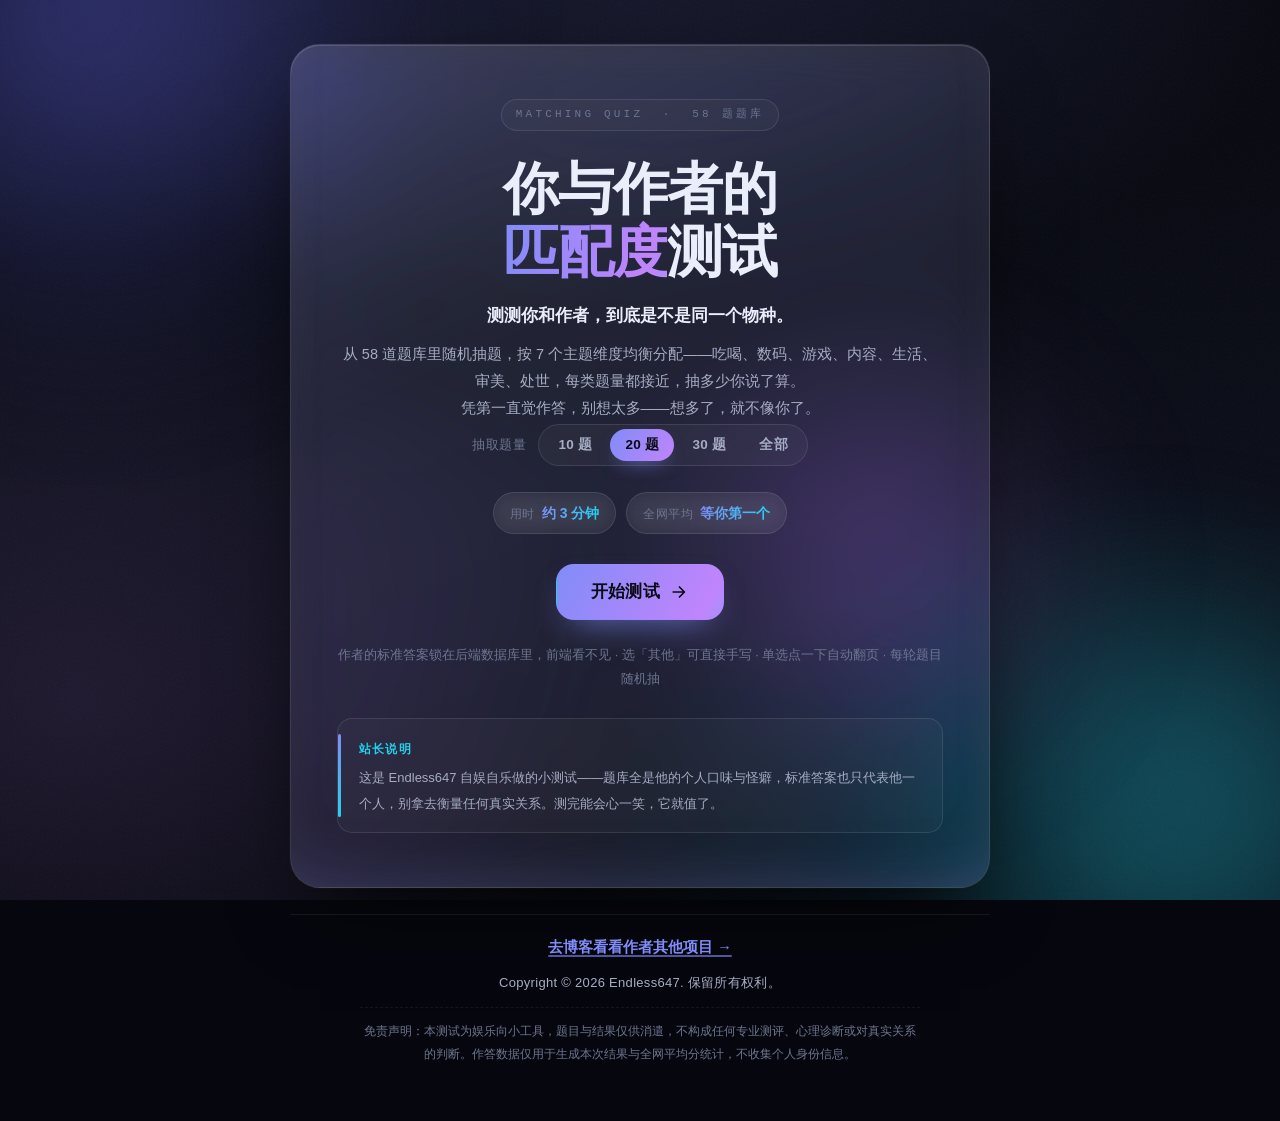
==== commit 10cdd34e: "docs: 新增页脚免责声明与开始页/结果页站长说明 - 页脚补充免责声明（娱乐向、不构成专业判断、不收集个人信息） - 开始页与结果页新增「站长说明」玻璃面板，署名 Endless647" ====
--- a/index.html
+++ b/index.html
@@ -55,6 +55,11 @@
       <p class="hero-note">
         作者的标准答案锁在后端数据库里，前端看不见&nbsp;·&nbsp;选「其他」可直接手写&nbsp;·&nbsp;单选点一下自动翻页&nbsp;·&nbsp;每轮题目随机抽
       </p>
+
+      <div class="owner-note">
+        <span class="owner-note-k">站长说明</span>
+        <p>这是 Endless647 自娱自乐做的小测试——题库全是他的个人口味与怪癖，标准答案也只代表他一个人，别拿去衡量任何真实关系。测完能会心一笑，它就值了。</p>
+      </div>
     </section>
 
     <!-- ============ 答题页 ============ -->
@@ -177,6 +182,11 @@
         <button id="restart-btn" class="btn btn-primary" type="button">重新测试</button>
       </div>
 
+      <div class="owner-note">
+        <span class="owner-note-k">站长说明</span>
+        <p>这是 Endless647 自娱自乐做的小测试——题库全是他的个人口味与怪癖，标准答案也只代表他一个人，别拿去衡量任何真实关系。测完能会心一笑，它就值了。</p>
+      </div>
+
       <p class="poster-footer">你与作者的匹配度测试 · matching-quiz.pages.dev</p>
     </section>
 
@@ -184,6 +194,7 @@
     <footer class="site-footer">
       <a class="footer-blog" href="https://wjhtkjwz.eu.org" target="_blank" rel="noopener">去博客看看作者其他项目 →</a>
       <div class="footer-copy">Copyright © 2026 Endless647. 保留所有权利。</div>
+      <p class="footer-disclaimer">免责声明：本测试为娱乐向小工具，题目与结果仅供消遣，不构成任何专业测评、心理诊断或对真实关系的判断。作答数据仅用于生成本次结果与全网平均分统计，不收集个人身份信息。</p>
     </footer>
 
   </main>
--- a/styles.css
+++ b/styles.css
@@ -900,6 +900,47 @@
 .footer-copy {
   color: var(--text-2);
   letter-spacing: 0.3px;
+}
+.footer-disclaimer {
+  max-width: 560px;
+  margin: 12px auto 0;
+  padding-top: 12px;
+  border-top: 1px dashed rgba(255, 255, 255, 0.07);
+  font-size: 12px;
+  line-height: 1.85;
+  color: var(--text-3);
+}
+
+/* ---------- 8.6 站长说明 ---------- */
+.owner-note {
+  position: relative;
+  margin: 26px 0 0;
+  padding: 16px 18px 16px 21px;
+  border-radius: var(--r-md);
+  border: 1px solid var(--brd);
+  background: var(--glass-3);
+  text-align: left;
+}
+.owner-note::before {
+  content: "";
+  position: absolute;
+  left: 0; top: 15px; bottom: 15px;
+  width: 3px;
+  border-radius: 99px;
+  background: linear-gradient(180deg, var(--a1), var(--a3));
+}
+.owner-note-k {
+  display: inline-block;
+  margin-bottom: 7px;
+  font-size: 11.5px;
+  font-weight: 800;
+  letter-spacing: 1.2px;
+  color: var(--a3);
+}
+.owner-note p {
+  font-size: 13px;
+  line-height: 1.95;
+  color: var(--text-2);
 }
 
 /* ---------- 9. 错误提示 ---------- */
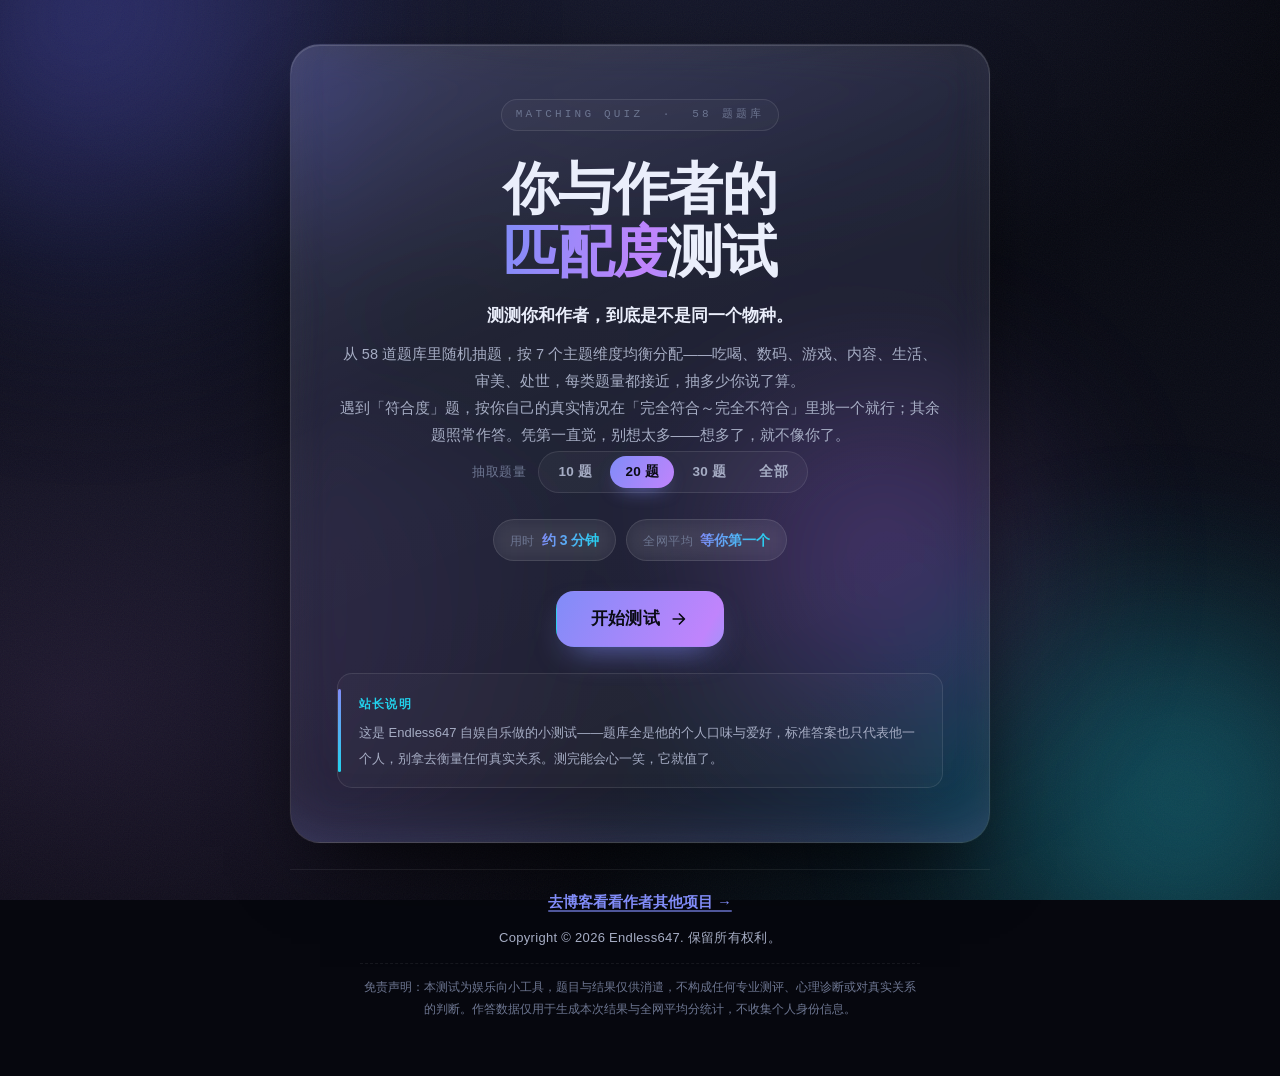
==== commit 3cf6aa5a: "feat: 题库题型改造为「符合度题」+ 距离衰减计分，移除「其他」填空 题库（58 题，id/sort_order 保持不变） - 39 道原含「其他____」填空项的单选 → 改编为第一人称陈述句" ====
--- a/index.html
+++ b/index.html
@@ -31,7 +31,7 @@
       <p class="hero-tag">测测你和作者，到底是不是同一个物种。</p>
       <p class="hero-lead">
         从 58 道题库里随机抽题，按 7 个主题维度均衡分配——吃喝、数码、游戏、内容、生活、审美、处世，每类题量都接近，抽多少你说了算。<br />
-        凭第一直觉作答，别想太多——想多了，就不像你了。
+        遇到「符合度」题，按你自己的真实情况在「完全符合～完全不符合」里挑一个就行；其余题照常作答。凭第一直觉，别想太多——想多了，就不像你了。
       </p>
 
       <div class="mode-row">
@@ -52,13 +52,9 @@
         </svg>
       </button>
 
-      <p class="hero-note">
-        作者的标准答案锁在后端数据库里，前端看不见&nbsp;·&nbsp;选「其他」可直接手写&nbsp;·&nbsp;单选点一下自动翻页&nbsp;·&nbsp;每轮题目随机抽
-      </p>
-
       <div class="owner-note">
         <span class="owner-note-k">站长说明</span>
-        <p>这是 Endless647 自娱自乐做的小测试——题库全是他的个人口味与怪癖，标准答案也只代表他一个人，别拿去衡量任何真实关系。测完能会心一笑，它就值了。</p>
+        <p>这是 Endless647 自娱自乐做的小测试——题库全是他的个人口味与爱好，标准答案也只代表他一个人，别拿去衡量任何真实关系。测完能会心一笑，它就值了。</p>
       </div>
     </section>
 
--- a/styles.css
+++ b/styles.css
@@ -438,6 +438,7 @@
 }
 .q-type.single { color: #a5b4fc; border-color: rgba(129, 140, 248, 0.42); }
 .q-type.multiple { color: #f0abfc; border-color: rgba(192, 132, 252, 0.42); }
+.q-type.scale { color: #7dd3fc; border-color: rgba(56, 189, 248, 0.42); }
 
 .progress { display: flex; align-items: center; gap: 14px; margin-bottom: 30px; }
 .progress-track {
@@ -550,24 +551,6 @@
   box-shadow: 0 0 16px -2px rgba(129, 140, 248, 0.85);
 }
 .opt-label { font-size: 15px; line-height: 1.5; color: var(--text); }
-
-/* 「其他」输入 */
-.option-other { flex-wrap: wrap; }
-.option-other .other-input {
-  flex: 1 1 100%;
-  margin: 2px 0 0 44px;
-  padding: 9px 2px;
-  border: none;
-  border-bottom: 1px dashed rgba(255, 255, 255, 0.22);
-  background: transparent;
-  color: var(--text);
-  font-family: inherit;
-  font-size: 14.5px;
-  outline: none;
-  transition: border-color 0.3s var(--ease-soft);
-}
-.option-other .other-input::placeholder { color: var(--text-3); }
-.option-other .other-input:focus { border-bottom-color: var(--a1); }
 
 .quiz-footer { display: flex; gap: 12px; }
 .quiz-footer .btn { flex: 1; }
